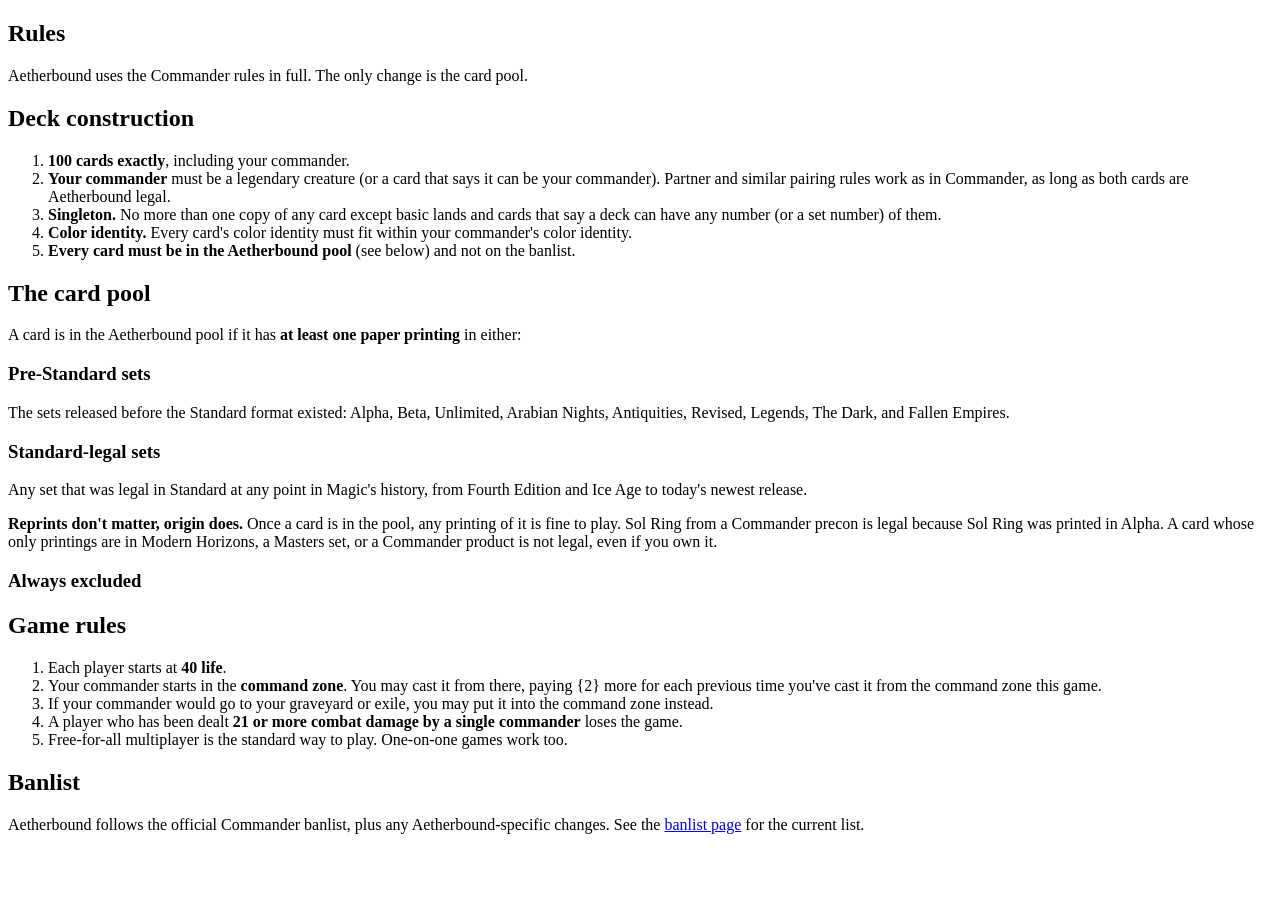
==== rules.html @ cf9253e6 "Add Aetherbound site pages" ====
<!doctype html>
<html lang="en">
<head>
<meta charset="utf-8">
<meta name="viewport" content="width=device-width, initial-scale=1">
<title>Rules — Aetherbound</title>
<meta name="description" content="Deck construction and game rules for the Aetherbound Magic: The Gathering format.">
<meta name="theme-color" content="#0b0d17">
<link rel="icon" href="assets/favicon.svg" type="image/svg+xml">
<link rel="stylesheet" href="assets/style.css">
</head>
<body>
<header id="site-header"></header>
<main>
<section class="page-head">
  <h1>Rules</h1>
  <p>Aetherbound uses the Commander rules in full. The only change is the card pool.</p>
</section>

<h2>Deck construction</h2>
<ol class="rules-list">
  <li><strong>100 cards exactly</strong>, including your commander.</li>
  <li><strong>Your commander</strong> must be a legendary creature (or a card that says it can be your commander). Partner and similar pairing rules work as in Commander, as long as both cards are Aetherbound legal.</li>
  <li><strong>Singleton.</strong> No more than one copy of any card except basic lands and cards that say a deck can have any number (or a set number) of them.</li>
  <li><strong>Color identity.</strong> Every card's color identity must fit within your commander's color identity.</li>
  <li><strong>Every card must be in the Aetherbound pool</strong> (see below) and not on the banlist.</li>
</ol>

<h2>The card pool</h2>
<p>A card is in the Aetherbound pool if it has <strong>at least one paper printing</strong> in either:</p>
<div class="grid cols-2">
  <div class="card"><h3>Pre-Standard sets</h3><p>The sets released before the Standard format existed: Alpha, Beta, Unlimited, Arabian Nights, Antiquities, Revised, Legends, The Dark, and Fallen Empires.</p></div>
  <div class="card"><h3>Standard-legal sets</h3><p>Any set that was legal in Standard at any point in Magic's history, from Fourth Edition and Ice Age to today's newest release.</p></div>
</div>
<div class="callout">
  <strong>Reprints don't matter, origin does.</strong> Once a card is in the pool, any printing of it is fine to play. Sol Ring from a Commander precon is legal because Sol Ring was printed in Alpha. A card whose only printings are in Modern Horizons, a Masters set, or a Commander product is not legal, even if you own it.
</div>

<h3>Always excluded</h3>
<ul class="plain-list" id="excluded-lines"></ul>

<h2>Game rules</h2>
<ol class="rules-list">
  <li>Each player starts at <strong>40 life</strong>.</li>
  <li>Your commander starts in the <strong>command zone</strong>. You may cast it from there, paying {2} more for each previous time you've cast it from the command zone this game.</li>
  <li>If your commander would go to your graveyard or exile, you may put it into the command zone instead.</li>
  <li>A player who has been dealt <strong>21 or more combat damage by a single commander</strong> loses the game.</li>
  <li>Free-for-all multiplayer is the standard way to play. One-on-one games work too.</li>
</ol>

<h2>Banlist</h2>
<p>Aetherbound follows the official Commander banlist, plus any Aetherbound-specific changes. See the <a href="banlist.html">banlist page</a> for the current list.</p>
</main>
<footer id="site-footer"></footer>
<script src="assets/config.js"></script>
<script src="assets/layout.js"></script>
<script>
document.getElementById("excluded-lines").innerHTML =
  window.AETHERBOUND.excludedProductLines.map(l => "<li>" + l + "</li>").join("");
</script>
</body>
</html>
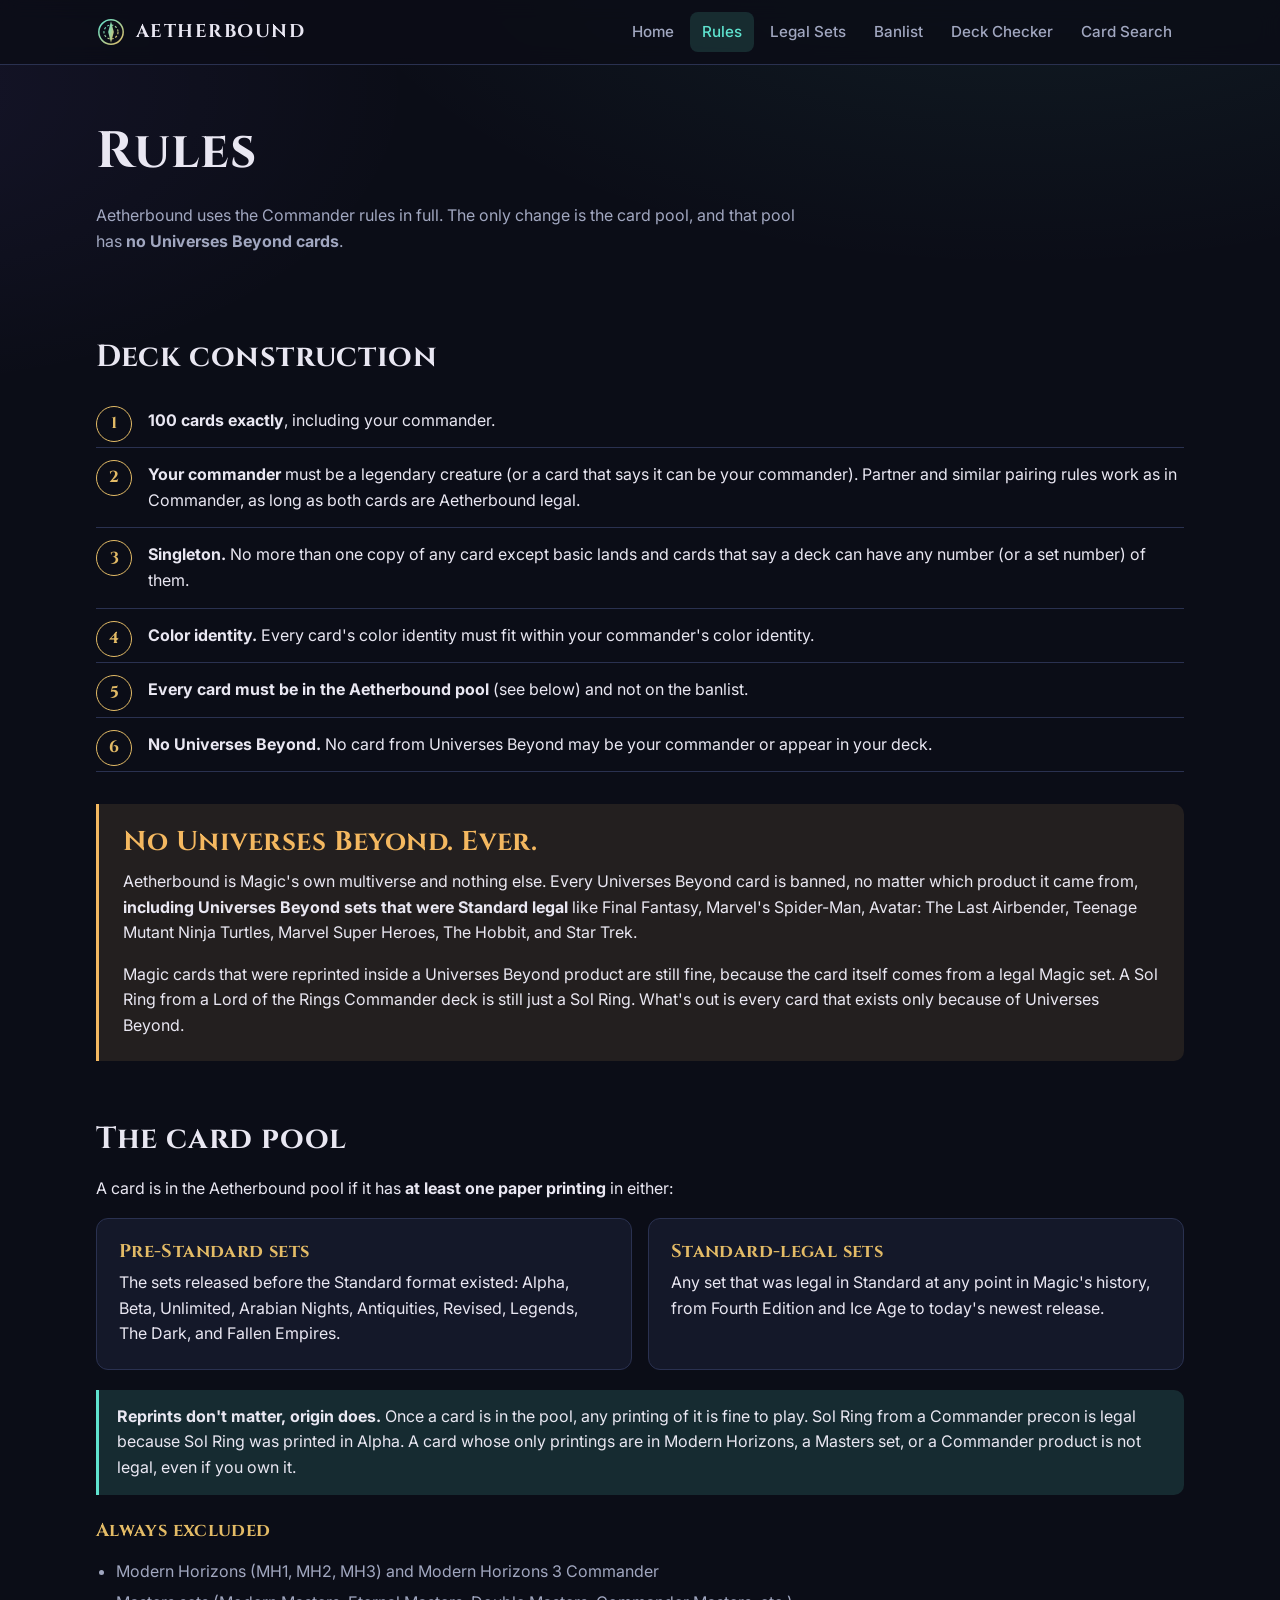
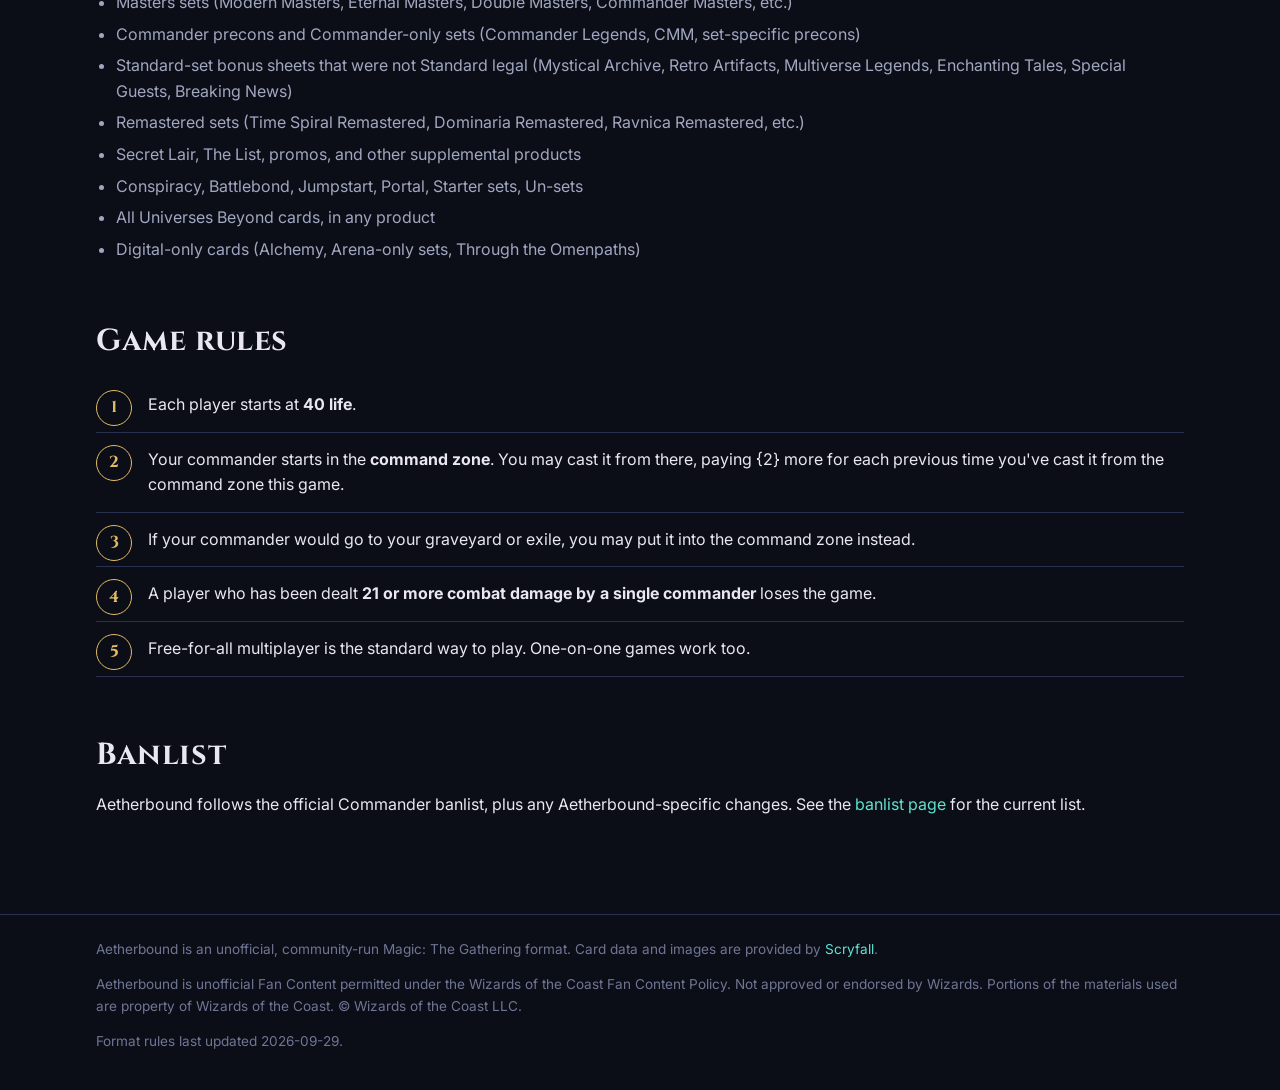
==== commit 58e67129: "Emphasize no Universes Beyond on the rules page" ====
--- a/rules.html
+++ b/rules.html
@@ -14,7 +14,7 @@
 <main>
 <section class="page-head">
   <h1>Rules</h1>
-  <p>Aetherbound uses the Commander rules in full. The only change is the card pool.</p>
+  <p>Aetherbound uses the Commander rules in full. The only change is the card pool, and that pool has <strong>no Universes Beyond cards</strong>.</p>
 </section>
 
 <h2>Deck construction</h2>
@@ -24,7 +24,14 @@
   <li><strong>Singleton.</strong> No more than one copy of any card except basic lands and cards that say a deck can have any number (or a set number) of them.</li>
   <li><strong>Color identity.</strong> Every card's color identity must fit within your commander's color identity.</li>
   <li><strong>Every card must be in the Aetherbound pool</strong> (see below) and not on the banlist.</li>
+  <li><strong>No Universes Beyond.</strong> No card from Universes Beyond may be your commander or appear in your deck.</li>
 </ol>
+
+<section class="callout warn" style="margin:32px 0;padding:22px 24px">
+  <h2 style="margin:0 0 10px;font-size:clamp(1.3rem,3vw,1.7rem);color:var(--warn)">No Universes Beyond. Ever.</h2>
+  <p>Aetherbound is Magic's own multiverse and nothing else. Every Universes Beyond card is banned, no matter which product it came from, <strong>including Universes Beyond sets that were Standard legal</strong> like Final Fantasy, Marvel's Spider-Man, Avatar: The Last Airbender, Teenage Mutant Ninja Turtles, Marvel Super Heroes, The Hobbit, and Star Trek.</p>
+  <p style="margin-bottom:0">Magic cards that were reprinted inside a Universes Beyond product are still fine, because the card itself comes from a legal Magic set. A Sol Ring from a Lord of the Rings Commander deck is still just a Sol Ring. What's out is every card that exists only because of Universes Beyond.</p>
+</section>
 
 <h2>The card pool</h2>
 <p>A card is in the Aetherbound pool if it has <strong>at least one paper printing</strong> in either:</p>
--- a/assets/style.css
+++ b/assets/style.css
@@ -0,0 +1,167 @@
+@import url("https://fonts.googleapis.com/css2?family=Cinzel:wght@500;700&family=Inter:wght@400;500;600&display=swap");
+
+:root {
+  --bg: #0b0d17;
+  --surface: #141829;
+  --surface-2: #1b2036;
+  --border: #2a3150;
+  --text: #e9e7f2;
+  --muted: #a1a7c0;
+  --faint: #6f7694;
+  --aether: #5fe3cf;
+  --aether-dim: rgba(95, 227, 207, 0.14);
+  --gold: #e3bb66;
+  --legal: #58d68d;
+  --banned: #ff6b7d;
+  --warn: #f4b860;
+  --radius: 12px;
+  --maxw: 1120px;
+  --serif: "Cinzel", Georgia, serif;
+  --sans: "Inter", system-ui, -apple-system, "Segoe UI", sans-serif;
+}
+
+* { box-sizing: border-box; }
+html { scroll-behavior: smooth; }
+body {
+  margin: 0;
+  background:
+    radial-gradient(1200px 600px at 80% -10%, rgba(95, 227, 207, 0.08), transparent 60%),
+    radial-gradient(900px 500px at -10% 10%, rgba(140, 110, 255, 0.08), transparent 60%),
+    var(--bg);
+  background-attachment: fixed;
+  color: var(--text);
+  font: 16px/1.6 var(--sans);
+  -webkit-font-smoothing: antialiased;
+}
+a { color: var(--aether); text-decoration: none; }
+a:hover { text-decoration: underline; }
+h1, h2, h3 { font-family: var(--serif); font-weight: 700; letter-spacing: 0.02em; line-height: 1.2; }
+h1 { font-size: clamp(2rem, 5vw, 3.2rem); margin: 0 0 0.4em; }
+h2 { font-size: clamp(1.4rem, 3vw, 1.9rem); margin: 2em 0 0.6em; }
+h3 { font-size: 1.15rem; margin: 1.4em 0 0.4em; color: var(--gold); }
+p { margin: 0 0 1em; }
+code, kbd { font-family: ui-monospace, "Cascadia Mono", Consolas, monospace; font-size: 0.9em; background: var(--surface-2); padding: 0.1em 0.4em; border-radius: 5px; }
+
+/* ---------- header ---------- */
+.site-header {
+  position: sticky; top: 0; z-index: 20;
+  background: rgba(11, 13, 23, 0.82);
+  backdrop-filter: blur(10px);
+  border-bottom: 1px solid var(--border);
+}
+.nav { max-width: var(--maxw); margin: 0 auto; padding: 0 16px; display: flex; align-items: center; gap: 24px; min-height: 64px; }
+.brand { display: flex; align-items: center; gap: 10px; font-family: var(--serif); font-weight: 700; font-size: 1.15rem; color: var(--text); letter-spacing: 0.08em; }
+.brand:hover { text-decoration: none; }
+.brand svg { width: 30px; height: 30px; }
+.nav-links { display: flex; gap: 4px; margin-left: auto; list-style: none; padding: 0; margin-top: 0; margin-bottom: 0; }
+.nav-links a { display: block; padding: 8px 12px; border-radius: 8px; color: var(--muted); font-weight: 500; font-size: 0.95rem; }
+.nav-links a:hover { color: var(--text); background: var(--surface); text-decoration: none; }
+.nav-links a[aria-current="page"] { color: var(--aether); background: var(--aether-dim); }
+.nav-toggle { display: none; margin-left: auto; background: none; border: 1px solid var(--border); color: var(--text); border-radius: 8px; padding: 6px 10px; font: inherit; cursor: pointer; }
+
+@media (max-width: 760px) {
+  .nav-toggle { display: block; }
+  .nav-links { display: none; position: absolute; top: 64px; left: 0; right: 0; flex-direction: column; background: var(--bg); border-bottom: 1px solid var(--border); padding: 8px 16px 16px; }
+  .nav-links.open { display: flex; }
+}
+
+/* ---------- layout ---------- */
+main { max-width: var(--maxw); margin: 0 auto; padding: 32px 16px 80px; }
+.hero { padding: 56px 0 24px; text-align: center; }
+.hero .eyebrow { font-family: var(--serif); color: var(--gold); letter-spacing: 0.3em; font-size: 0.8rem; text-transform: uppercase; }
+.hero p.lead { font-size: 1.2rem; color: var(--muted); max-width: 680px; margin: 0 auto 28px; }
+.page-head { padding: 24px 0 8px; }
+.page-head p { color: var(--muted); max-width: 720px; }
+
+.btn { display: inline-flex; align-items: center; gap: 8px; padding: 11px 20px; border-radius: 10px; border: 1px solid var(--border); background: var(--surface); color: var(--text); font: 600 0.95rem var(--sans); cursor: pointer; transition: border-color .15s, background .15s; }
+.btn:hover { border-color: var(--aether); text-decoration: none; }
+.btn.primary { background: var(--aether); color: #06231f; border-color: var(--aether); }
+.btn.primary:hover { background: #7ff0de; }
+.btn:disabled { opacity: 0.55; cursor: progress; }
+.btn-row { display: flex; gap: 12px; justify-content: center; flex-wrap: wrap; }
+
+.grid { display: grid; gap: 16px; }
+.grid.cols-3 { grid-template-columns: repeat(auto-fit, minmax(min(100%, 240px), 1fr)); }
+.grid.cols-2 { grid-template-columns: repeat(auto-fit, minmax(min(100%, 420px), 1fr)); }
+.card { background: var(--surface); border: 1px solid var(--border); border-radius: var(--radius); padding: 22px; }
+.card h3 { margin-top: 0; }
+.card p:last-child { margin-bottom: 0; }
+.stat { font-family: var(--serif); font-size: 2.4rem; color: var(--aether); line-height: 1; margin-bottom: 6px; }
+.stat-label { color: var(--muted); font-size: 0.9rem; }
+
+.rules-list { counter-reset: rule; list-style: none; padding: 0; margin: 0; }
+.rules-list li { position: relative; padding: 14px 0 14px 52px; border-bottom: 1px solid var(--border); }
+.rules-list li::before { counter-increment: rule; content: counter(rule); position: absolute; left: 0; top: 12px; width: 34px; height: 34px; border-radius: 50%; border: 1px solid var(--gold); color: var(--gold); display: grid; place-items: center; font-family: var(--serif); font-weight: 700; }
+.rules-list strong { color: var(--text); }
+
+.callout { border-left: 3px solid var(--aether); background: var(--aether-dim); padding: 14px 18px; border-radius: 0 10px 10px 0; margin: 20px 0; }
+.callout.warn { border-color: var(--warn); background: rgba(244, 184, 96, 0.1); }
+
+/* ---------- tables / set lists ---------- */
+.toolbar { display: flex; gap: 12px; flex-wrap: wrap; align-items: center; margin: 12px 0 20px; }
+.input, textarea, select { width: 100%; background: var(--surface); border: 1px solid var(--border); color: var(--text); border-radius: 10px; padding: 11px 14px; font: 15px/1.5 var(--sans); }
+.input:focus, textarea:focus, select:focus { outline: none; border-color: var(--aether); box-shadow: 0 0 0 3px var(--aether-dim); }
+textarea { font-family: ui-monospace, Consolas, monospace; font-size: 14px; resize: vertical; }
+label.field { display: block; font-weight: 600; font-size: 0.9rem; margin-bottom: 6px; color: var(--muted); }
+
+.set-era { margin-bottom: 36px; }
+.set-list { display: grid; grid-template-columns: repeat(auto-fill, minmax(260px, 1fr)); gap: 8px; }
+.set-item { display: flex; align-items: center; gap: 12px; background: var(--surface); border: 1px solid var(--border); border-radius: 10px; padding: 10px 14px; }
+.set-item .code { font-family: ui-monospace, Consolas, monospace; font-size: 0.8rem; text-transform: uppercase; color: var(--aether); min-width: 38px; }
+.set-item .name { flex: 1; }
+.set-item .year { color: var(--faint); font-size: 0.85rem; }
+.set-item.excluded .code { color: var(--banned); }
+.set-item.excluded .name { color: var(--muted); text-decoration: line-through; text-decoration-color: rgba(255,107,125,.5); }
+.plain-list { padding-left: 20px; }
+.plain-list li { margin: 6px 0; color: var(--muted); }
+
+/* ---------- checker ---------- */
+.checker-layout { display: grid; grid-template-columns: minmax(0, 5fr) minmax(0, 7fr); gap: 24px; align-items: start; }
+@media (max-width: 900px) { .checker-layout { grid-template-columns: 1fr; } }
+.progress { height: 4px; background: var(--surface-2); border-radius: 4px; overflow: hidden; margin: 12px 0; }
+.progress > div { height: 100%; width: 0; background: var(--aether); transition: width .2s; }
+.summary { display: flex; align-items: center; gap: 14px; padding: 18px 20px; border-radius: var(--radius); border: 1px solid var(--border); background: var(--surface); margin-bottom: 16px; }
+.summary .big { font-family: var(--serif); font-size: 1.5rem; font-weight: 700; }
+.summary.ok { border-color: var(--legal); }
+.summary.ok .big { color: var(--legal); }
+.summary.bad { border-color: var(--banned); }
+.summary.bad .big { color: var(--banned); }
+.issues { list-style: none; padding: 0; margin: 0 0 16px; }
+.issues li { padding: 10px 14px; border-radius: 8px; background: rgba(255,107,125,.08); border: 1px solid rgba(255,107,125,.25); margin-bottom: 6px; font-size: 0.95rem; }
+.issues li.warn { background: rgba(244,184,96,.08); border-color: rgba(244,184,96,.3); }
+.result-table { width: 100%; border-collapse: collapse; font-size: 0.93rem; }
+.result-table th { text-align: left; color: var(--faint); font-weight: 600; font-size: 0.8rem; text-transform: uppercase; letter-spacing: 0.05em; padding: 8px 10px; border-bottom: 1px solid var(--border); }
+.result-table td { padding: 8px 10px; border-bottom: 1px solid var(--border); vertical-align: top; }
+.result-table tr:hover td { background: var(--surface); }
+.pill { display: inline-block; padding: 2px 10px; border-radius: 999px; font-size: 0.78rem; font-weight: 600; white-space: nowrap; }
+.pill.legal { background: rgba(88,214,141,.14); color: var(--legal); }
+.pill.banned, .pill.notinpool, .pill.notlegal, .pill.notfound { background: rgba(255,107,125,.14); color: var(--banned); }
+.pill.warn { background: rgba(244,184,96,.14); color: var(--warn); }
+.muted { color: var(--muted); }
+.small { font-size: 0.85rem; }
+.hidden { display: none !important; }
+
+/* ---------- search ---------- */
+.search-bar { display: flex; gap: 10px; }
+.search-bar .input { flex: 1; }
+.card-grid { display: grid; grid-template-columns: repeat(auto-fill, minmax(180px, 1fr)); gap: 16px; margin-top: 20px; }
+.mtg-card { position: relative; border-radius: 4.75% / 3.5%; overflow: hidden; background: var(--surface); aspect-ratio: 488 / 680; display: block; transition: transform .15s; }
+.mtg-card:hover { transform: translateY(-3px); }
+.mtg-card img { width: 100%; height: 100%; object-fit: cover; display: block; }
+.mtg-card .fallback { padding: 12px; font-size: 0.9rem; }
+.mtg-card .flag { position: absolute; left: 8px; bottom: 8px; }
+.chips { display: flex; flex-wrap: wrap; gap: 8px; margin-top: 12px; }
+.chip { font-size: 0.85rem; padding: 5px 12px; border-radius: 999px; border: 1px solid var(--border); background: var(--surface); color: var(--muted); cursor: pointer; font-family: var(--sans); }
+.chip:hover { color: var(--text); border-color: var(--aether); }
+
+/* ---------- banlist ---------- */
+.ban-grid { display: grid; grid-template-columns: repeat(auto-fill, minmax(230px, 1fr)); gap: 8px; }
+.ban-item { display: flex; align-items: center; gap: 10px; padding: 10px 14px; background: var(--surface); border: 1px solid var(--border); border-radius: 10px; }
+.ban-item.dim { opacity: 0.6; }
+
+footer.site-footer { border-top: 1px solid var(--border); color: var(--faint); font-size: 0.85rem; }
+footer.site-footer .inner { max-width: var(--maxw); margin: 0 auto; padding: 24px 16px; }
+
+/* link-cards */
+a.card, a.set-item, a.ban-item { color: var(--text); transition: border-color .15s; }
+a.card:hover, a.set-item:hover, a.ban-item:hover { border-color: var(--aether); text-decoration: none; }
